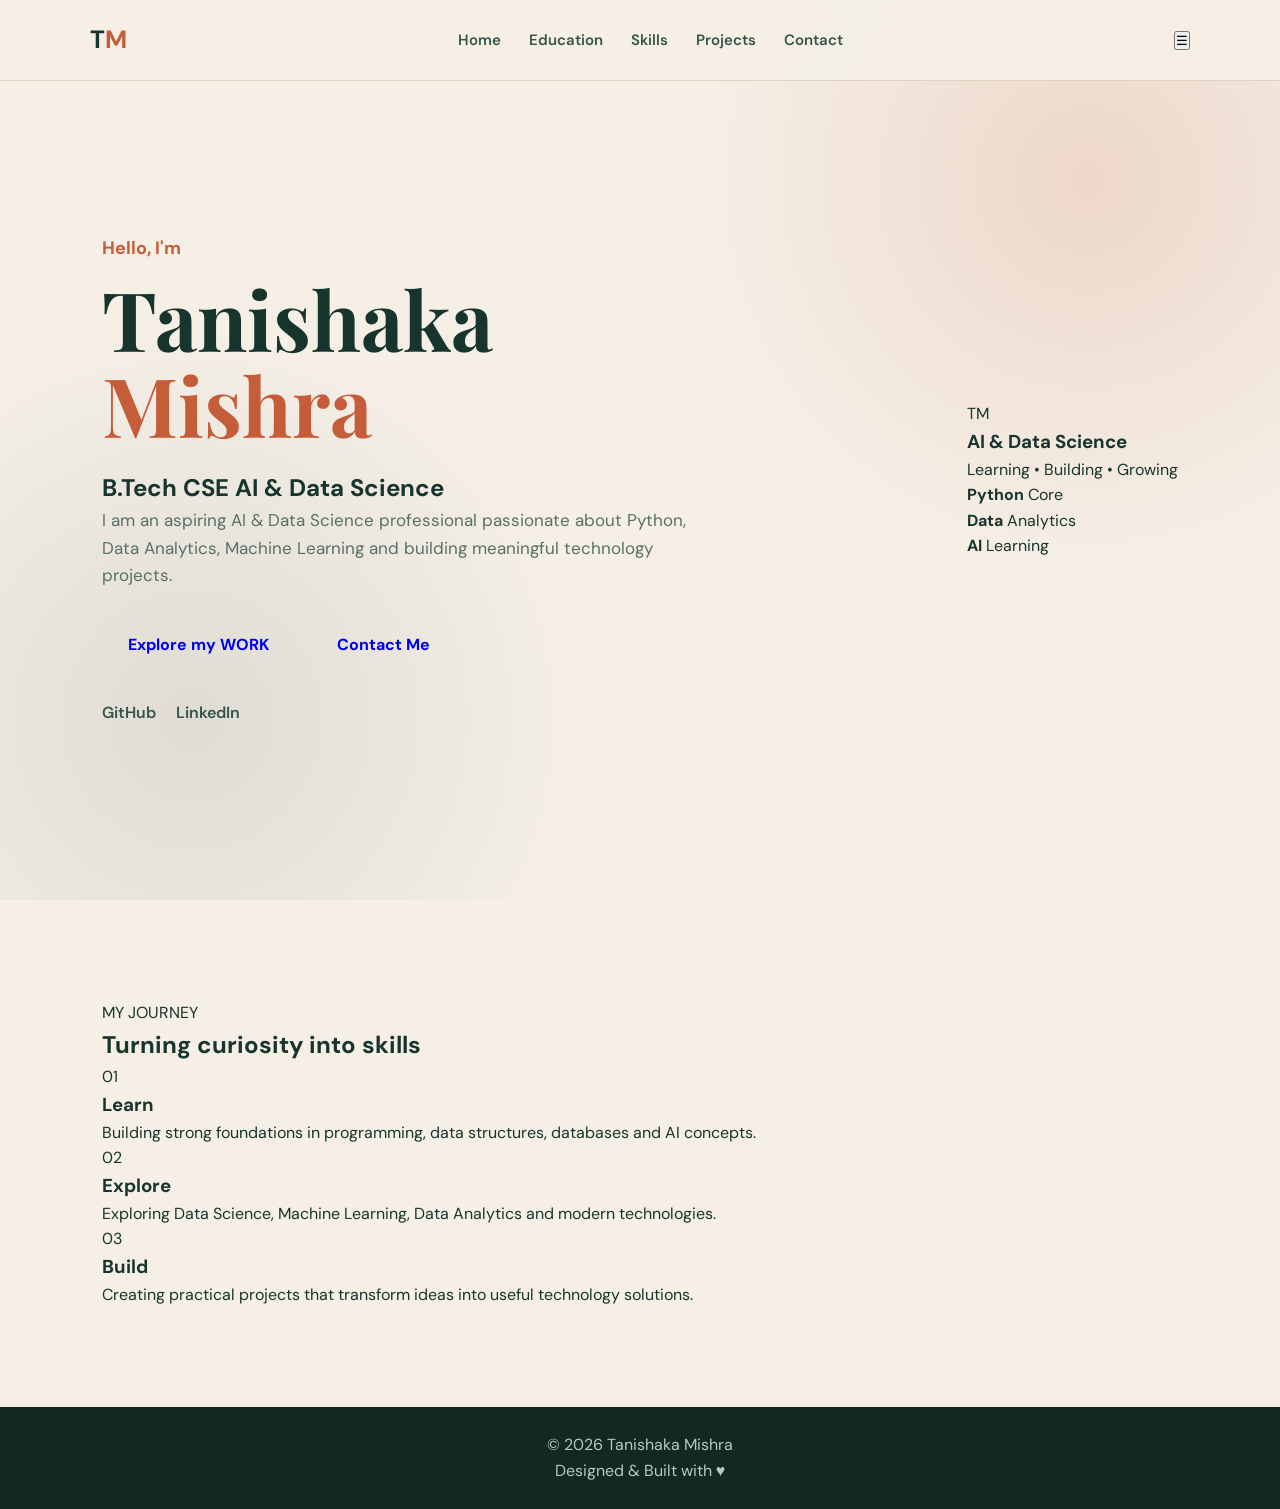
==== index.html @ aefbe029 "Add files via upload" ====
<!DOCTYPE html>
<html lang="en">
<head>
    <meta charset="UTF-8">
    <meta name="viewport" content="width=device-width, initial-scale=1.0">
    <title>Tanishaka Mishra | AI & Data Science Portfolio</title>
    <link rel="preconnect" href="https://fonts.googleapis.com">
    <link rel="preconnect" href="https://fonts.gstatic.com" crossorigin>
    <link
        href="https://fonts.googleapis.com/css2?family=Inter:wght@400;500;600;700;800&display=swap"
        rel="stylesheet">
    <link rel="stylesheet" href="style.css">
</head>

<body>

    <header class="navbar">

        <div class="logo">
            T<span>M</span>
        </div>

        <nav>
            <a href="index.html" class="active">Home</a>
            <a href="education.html">Education</a>
            <a href="skills.html">Skills</a>
            <a href="projects.html">Projects</a>
            <a href="contact.html">Contact</a>
        </nav>

        <button class="menu-btn" id="menuBtn">
            ☰
        </button>

    </header>

    <main>
        <section class="hero">

            <div class="hero-content">

                <p class="small-heading">
                   Hello, I'm
                </p>

                <h1>
                    Tanishaka
                    <span>Mishra</span>
                </h1>

                <h2>
                    B.Tech CSE
                    <span>AI & Data Science</span>
                </h2>

                <p class="hero-text">
                    I am an aspiring AI & Data Science professional
                    passionate about Python, Data Analytics,
                    Machine Learning and building meaningful
                    technology projects.
                </p>

                <div class="hero-buttons">
                    <a href="projects.html" class="btn primary-btn">
                        Explore my WORK
                    </a>
                    <a href="contact.html" class="btn secondary-btn">
                        Contact Me
                    </a>
                </div>

                <div class="social-links">
                    <a href="#" title="GitHub">
                        GitHub
                    </a>
                    <a href="#" title="LinkedIn">
                        LinkedIn
                    </a>
                </div>

            </div>

            <div class="hero-card">

                <div class="glow-circle"></div>

                <div class="profile-box">

                    <div class="profile-icon">
                        TM
                    </div>

                    <h3>
                        AI & Data Science
                    </h3>

                    <p>
                        Learning • Building • Growing
                    </p>

                    <div class="mini-stats">

                        <div>
                            <strong>Python</strong>
                            <span>Core</span>
                        </div>

                        <div>
                            <strong>Data</strong>
                            <span>Analytics</span>
                        </div>

                        <div>
                            <strong>AI</strong>
                            <span>Learning</span>
                        </div>

                    </div>

                </div>

            </div>

        </section>


        <section class="intro-section">

            <div class="section-heading">
                <p>MY JOURNEY</p>

                <h2>
                    Turning curiosity into
                    <span>skills</span>
                </h2>

            </div>

            <div class="intro-cards">

                <div class="intro-card">

                    <div class="card-number">
                        01
                    </div>

                    <h3>
                        Learn
                    </h3>

                    <p>
                        Building strong foundations in
                        programming, data structures,
                        databases and AI concepts.
                    </p>

                </div>

                <div class="intro-card">

                    <div class="card-number">
                        02
                    </div>

                    <h3>
                        Explore
                    </h3>

                    <p>
                        Exploring Data Science, Machine
                        Learning, Data Analytics and
                        modern technologies.
                    </p>

                </div>


                <div class="intro-card">

                    <div class="card-number">
                        03
                    </div>

                    <h3>
                        Build
                    </h3>

                    <p>
                        Creating practical projects that
                        transform ideas into useful
                        technology solutions.
                    </p>

                </div>

            </div>

        </section>

    </main>

    <footer>

        <p>
            © 2026 Tanishaka Mishra
        </p>

        <p>
            Designed & Built with
            <span>♥</span>
        </p>

    </footer>

    <script src="script.js"></script>
</body>

</html>
---- style.css ----
@import url('https://fonts.googleapis.com/css2?family=DM+Sans:wght@400;500;600;700&family=Playfair+Display:wght@600;700&display=swap');

* {
    margin: 0;
    padding: 0;
    box-sizing: border-box;
    scroll-behavior: smooth;
}

body {
    font-family: 'DM Sans', sans-serif;
    background: #f5efe6;
    color: #18352d;
    line-height: 1.6;
}

/* NAVBAR */

.navbar {
    width: 100%;
    padding: 20px 7%;

    display: flex;
    justify-content: space-between;
    align-items: center;

    background: rgba(245, 239, 230, 0.92);
    backdrop-filter: blur(12px);

    position: fixed;
    top: 0;
    left: 0;
    z-index: 1000;

    border-bottom: 1px solid #ded2c2;
}

.logo {
    font-size: 25px;
    font-weight: 700;
    color: #18352d;
}

.logo span {
    color: #c65d3a;
}

.navbar nav {
    display: flex;
    gap: 28px;
}

.navbar nav a {
    color: #34554a;
    text-decoration: none;
    font-size: 15px;
    font-weight: 600;

    transition: 0.3s;
}

.navbar nav a:hover {
    color: #c65d3a;
}

/* HERO */

.hero {
    min-height: 100vh;

    display: flex;
    align-items: center;
    justify-content: space-between;

    padding: 130px 8% 70px;

    background:
        radial-gradient(
            circle at 85% 20%,
            rgba(198, 93, 58, 0.16),
            transparent 30%
        ),
        radial-gradient(
            circle at 15% 80%,
            rgba(24, 53, 45, 0.10),
            transparent 30%
        ),
        #f5efe6;
}

.hero-content {
    max-width: 650px;
}

.hero-content .small-heading {
    color: #c65d3a;
    font-size: 18px;
    font-weight: 700;
    margin-bottom: 12px;
}

.hero-content h1 {
    font-family: 'Playfair Display', serif;

    font-size: clamp(45px, 7vw, 82px);

    line-height: 1.05;

    color: #18352d;

    margin-bottom: 22px;
}

.hero-content h1 span {
    color: #c65d3a;
}

.hero-content p {
    color: #587067;

    font-size: 17px;

    max-width: 600px;

    margin-bottom: 30px;
}


.btn {
    display: inline-block;

    padding: 13px 26px;

    border-radius: 8px;

    text-decoration: none;

    font-weight: 700;

    margin-right: 12px;

    transition: 0.3s;
}

.btn-primary {
    background: #18352d;

    color: #ffffff;

    box-shadow:
        0 10px 25px rgba(24, 53, 45, 0.18);
}

.btn-primary:hover {
    background: #c65d3a;

    transform: translateY(-3px);
}

.btn-outline {
    border: 1.5px solid #18352d;

    color: #18352d;

    background: transparent;
}

.btn-outline:hover {
    background: #18352d;

    color: white;
}

/* SOCIAL LINKS */

.social-links {
    display: flex;

    gap: 20px;

    margin-top: 30px;
}

.social-links a {
    color: #34554a;

    text-decoration: none;

    font-weight: 600;

    transition: 0.3s;
}

.social-links a:hover {
    color: #c65d3a;

    transform: translateY(-2px);
}


.hero-image {
    width: 350px;
    height: 350px;

    border-radius: 24px;

    display: flex;

    align-items: center;
    justify-content: center;

    background: #18352d;

    padding: 8px;

    transform: rotate(2deg);

    box-shadow:
        20px 20px 0px #c65d3a;

    transition: 0.4s;
}

.hero-image:hover {
    transform: rotate(0deg) translateY(-8px);
}

.hero-image img {
    width: 100%;
    height: 100%;

    object-fit: cover;

    border-radius: 18px;

    border: 4px solid #f5efe6;
}


section {
    padding: 100px 8%;
}

.section-title {
    text-align: center;

    margin-bottom: 50px;
}

.section-title h2 {
    font-family: 'Playfair Display', serif;

    font-size: 42px;

    color: #18352d;

    margin-bottom: 10px;
}

.section-title span {
    color: #c65d3a;
}

.section-title p {
    color: #6b8179;
}

/* EDUCATION */

.education-container {
    max-width: 900px;

    margin: auto;
}

.education-card {
    background: #fffaf3;

    border: 1px solid #ded2c2;

    padding: 26px;

    border-radius: 14px;

    margin-bottom: 20px;

    transition: 0.3s;
}

.education-card:hover {
    transform: translateY(-5px);

    border-color: #c65d3a;

    box-shadow:
        0 15px 35px rgba(24, 53, 45, 0.10);
}

.education-card h3 {
    color: #18352d;

    margin-bottom: 8px;
}

.education-card p {
    color: #60766e;
}

.skills-container {
    display: grid;

    grid-template-columns:
        repeat(auto-fit, minmax(180px, 1fr));

    gap: 20px;
}

.skill-card {
    padding: 26px;

    text-align: center;

    border-radius: 14px;

    background: #fffaf3;

    border: 1px solid #ded2c2;

    transition: 0.3s;
}

.skill-card:hover {
    transform: translateY(-7px);

    background: #18352d;

    color: white;

    border-color: #18352d;
}

.skill-card h3 {
    margin-bottom: 8px;
}

.skill-card p {
    color: #71857e;
}

.skill-card:hover p {
    color: #dfe8e3;
}


.projects-container {
    display: grid;

    grid-template-columns:
        repeat(auto-fit, minmax(280px, 1fr));

    gap: 25px;
}

.project-card {
    padding: 30px;

    border-radius: 16px;

    background: #fffaf3;

    border: 1px solid #ded2c2;

    transition: 0.3s;
}

.project-card:hover {
    transform: translateY(-8px);

    border-color: #c65d3a;

    box-shadow:
        0 20px 40px rgba(24, 53, 45, 0.12);
}

.project-card h3 {
    color: #18352d;

    margin-bottom: 12px;
}

.project-card p {
    color: #667b73;

    margin-bottom: 20px;
}

.project-card a {
    color: #c65d3a;

    text-decoration: none;

    font-weight: 700;
}



.contact {
    text-align: center;

    background: #18352d;

    color: white;
}

.contact h2 {
    color: white;
}

.contact p {
    color: #d6e0db;

    margin-bottom: 25px;
}

.contact a {
    color: #f0a889;
}


footer {
    padding: 25px 8%;

    text-align: center;

    background: #122921;

    color: #b9c8c1;
}


@media (max-width: 900px) {

    .hero {
        flex-direction: column-reverse;

        text-align: center;

        gap: 50px;

        padding-top: 140px;
    }

    .hero-content {
        max-width: 700px;
    }

    .hero-content p {
        margin-left: auto;

        margin-right: auto;
    }

    .social-links {
        justify-content: center;
    }

    .hero-image {
        width: 280px;

        height: 280px;
    }
}

@media (max-width: 650px) {

    .navbar {
        padding: 18px 5%;
    }

    .navbar nav {
        gap: 12px;
    }

    .navbar nav a {
        font-size: 12px;
    }

    section {
        padding: 75px 6%;
    }

    .hero {
        padding-left: 6%;

        padding-right: 6%;
    }

    .hero-content h1 {
        font-size: 48px;
    }

    .hero-content p {
        font-size: 15px;
    }

    .btn {
        margin-bottom: 12px;
    }
}
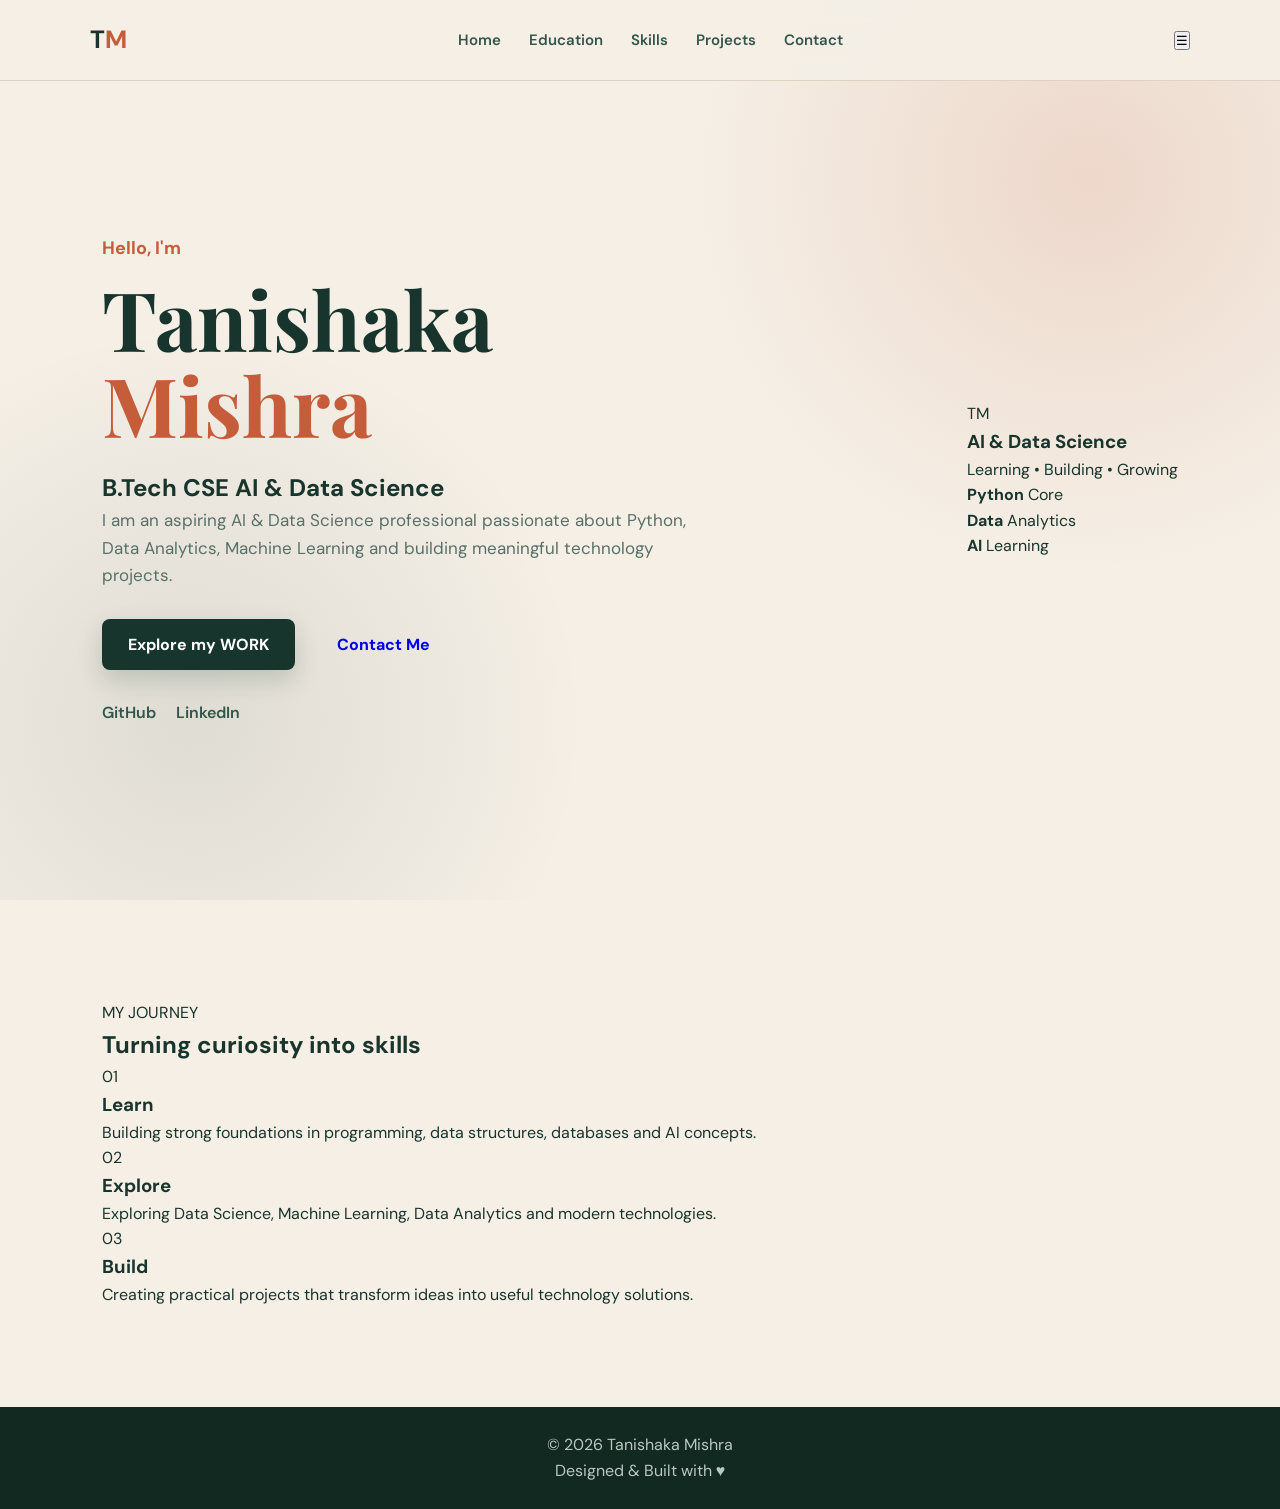
==== commit 4ac4ae55: "Update index.html" ====
--- a/index.html
+++ b/index.html
@@ -61,10 +61,10 @@
                 </p>
 
                 <div class="hero-buttons">
-                    <a href="projects.html" class="btn primary-btn">
+                    <a href="projects.html" class="btn btn-primary">
                         Explore my WORK
                     </a>
-                    <a href="contact.html" class="btn secondary-btn">
+                    <a href="contact.html" class="btn btn-secondary">
                         Contact Me
                     </a>
                 </div>
@@ -215,4 +215,4 @@
     <script src="script.js"></script>
 </body>
 
-</html>+</html>
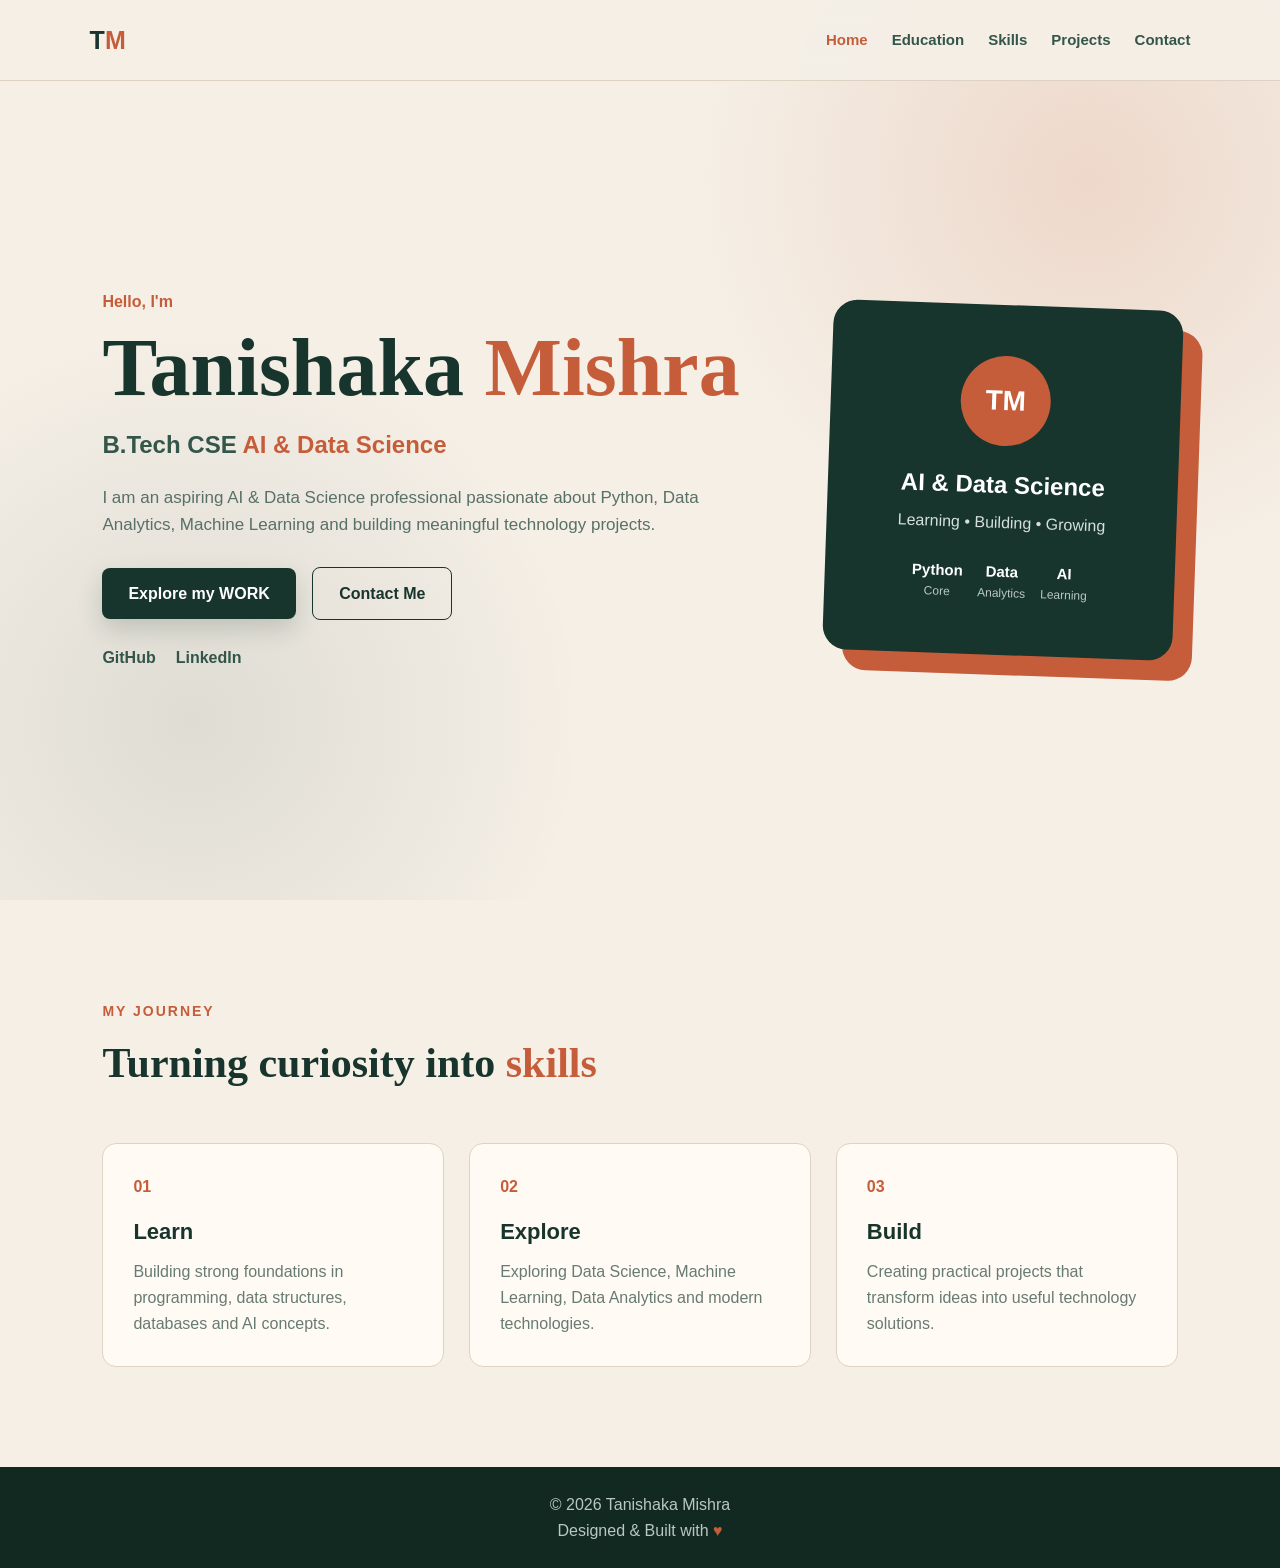
==== commit 76c086c0: "Update index.html" ====
--- a/index.html
+++ b/index.html
@@ -70,10 +70,10 @@
                 </div>
 
                 <div class="social-links">
-                    <a href="#" title="GitHub">
+                    <a href="https://github.com/tanishkamishra118/my-portfolio" title="GitHub">
                         GitHub
                     </a>
-                    <a href="#" title="LinkedIn">
+                    <a href="https://www.linkedin.com/in/tanishka-mishra-6960a6389" title="LinkedIn">
                         LinkedIn
                     </a>
                 </div>
--- a/style.css
+++ b/style.css
@@ -1,4 +1,10 @@
-@import url('https://fonts.googleapis.com/css2?family=DM+Sans:wght@400;500;600;700&family=Playfair+Display:wght@600;700&display=swap');
+/* =====================================================
+   TANISHAKA MISHRA - PORTFOLIO
+   CSS FILE - PART 1
+   ===================================================== */
+
+
+/* ================= GLOBAL ================= */
 
 * {
     margin: 0;
@@ -14,7 +20,8 @@
     line-height: 1.6;
 }
 
-/* NAVBAR */
+
+/* ================= NAVBAR ================= */
 
 .navbar {
     width: 100%;
@@ -30,10 +37,14 @@
     position: fixed;
     top: 0;
     left: 0;
+
     z-index: 1000;
 
     border-bottom: 1px solid #ded2c2;
 }
+
+
+/* Logo */
 
 .logo {
     font-size: 25px;
@@ -45,25 +56,60 @@
     color: #c65d3a;
 }
 
+
+/* Navigation */
+
 .navbar nav {
     display: flex;
-    gap: 28px;
+    align-items: center;
+    gap: 24px;
+    flex-wrap: nowrap;
 }
 
 .navbar nav a {
     color: #34554a;
     text-decoration: none;
+
     font-size: 15px;
     font-weight: 600;
 
+    white-space: nowrap;
+
     transition: 0.3s;
 }
 
+
+/* Navigation Hover */
+
 .navbar nav a:hover {
     color: #c65d3a;
 }
 
-/* HERO */
+
+/* Active Page */
+
+.navbar nav a.active {
+    color: #c65d3a;
+}
+
+
+/* ================= MOBILE MENU BUTTON ================= */
+
+.menu-btn {
+    display: none;
+
+    background: none;
+    border: none;
+
+    font-size: 28px;
+
+    color: #18352d;
+
+    cursor: pointer;
+}
+
+
+/* ================= HERO ================= */
 
 .hero {
     min-height: 100vh;
@@ -71,6 +117,8 @@
     display: flex;
     align-items: center;
     justify-content: space-between;
+
+    gap: 60px;
 
     padding: 130px 8% 70px;
 
@@ -80,24 +128,37 @@
             rgba(198, 93, 58, 0.16),
             transparent 30%
         ),
+
         radial-gradient(
             circle at 15% 80%,
             rgba(24, 53, 45, 0.10),
             transparent 30%
         ),
+
         #f5efe6;
 }
+
+
+/* Hero Content */
 
 .hero-content {
     max-width: 650px;
 }
 
+
+/* Small Heading */
+
 .hero-content .small-heading {
     color: #c65d3a;
-    font-size: 18px;
+
+    font-size: 16px;
     font-weight: 700;
-    margin-bottom: 12px;
-}
+
+    margin-bottom: 10px;
+}
+
+
+/* Main Heading */
 
 .hero-content h1 {
     font-family: 'Playfair Display', serif;
@@ -108,12 +169,33 @@
 
     color: #18352d;
 
-    margin-bottom: 22px;
-}
+    margin-bottom: 15px;
+}
+
+
+/* Highlighted Name */
 
 .hero-content h1 span {
     color: #c65d3a;
 }
+
+
+/* Degree */
+
+.hero-content h2 {
+    font-size: 24px;
+
+    color: #34554a;
+
+    margin-bottom: 20px;
+}
+
+.hero-content h2 span {
+    color: #c65d3a;
+}
+
+
+/* Description */
 
 .hero-content p {
     color: #587067;
@@ -122,9 +204,11 @@
 
     max-width: 600px;
 
-    margin-bottom: 30px;
-}
-
+    margin-bottom: 28px;
+}
+
+
+/* ================= BUTTONS ================= */
 
 .btn {
     display: inline-block;
@@ -142,21 +226,31 @@
     transition: 0.3s;
 }
 
+
+/* Primary Button */
+
 .btn-primary {
     background: #18352d;
 
-    color: #ffffff;
+    color: white;
 
     box-shadow:
         0 10px 25px rgba(24, 53, 45, 0.18);
 }
 
+
+/* Primary Button Hover */
+
 .btn-primary:hover {
     background: #c65d3a;
 
     transform: translateY(-3px);
 }
 
+
+/* Secondary Button */
+
+.btn-secondary,
 .btn-outline {
     border: 1.5px solid #18352d;
 
@@ -165,20 +259,25 @@
     background: transparent;
 }
 
+
+/* Secondary Button Hover */
+
+.btn-secondary:hover,
 .btn-outline:hover {
     background: #18352d;
 
     color: white;
 }
 
-/* SOCIAL LINKS */
+
+/* ================= SOCIAL LINKS ================= */
 
 .social-links {
     display: flex;
 
     gap: 20px;
 
-    margin-top: 30px;
+    margin-top: 25px;
 }
 
 .social-links a {
@@ -198,56 +297,151 @@
 }
 
 
-.hero-image {
+/* ================= HERO CARD ================= */
+
+.hero-card {
     width: 350px;
     height: 350px;
 
     border-radius: 24px;
 
     display: flex;
-
     align-items: center;
     justify-content: center;
 
     background: #18352d;
 
+    color: white;
+
     padding: 8px;
 
     transform: rotate(2deg);
 
-    box-shadow:
-        20px 20px 0px #c65d3a;
+    box-shadow: 20px 20px 0px #c65d3a;
 
     transition: 0.4s;
-}
-
-.hero-image:hover {
+
+    flex-shrink: 0;
+}
+
+
+/* Hero Card Hover */
+
+.hero-card:hover {
     transform: rotate(0deg) translateY(-8px);
 }
 
-.hero-image img {
+
+/* Profile Box */
+
+.profile-box {
     width: 100%;
     height: 100%;
 
-    object-fit: cover;
-
-    border-radius: 18px;
-
-    border: 4px solid #f5efe6;
-}
-
+    display: flex;
+
+    flex-direction: column;
+
+    align-items: center;
+
+    justify-content: center;
+
+    text-align: center;
+}
+
+
+/* Profile Icon */
+
+.profile-icon {
+    width: 90px;
+    height: 90px;
+
+    border-radius: 50%;
+
+    display: flex;
+    align-items: center;
+    justify-content: center;
+
+    background: #c65d3a;
+
+    color: white;
+
+    font-size: 28px;
+    font-weight: 800;
+
+    margin-bottom: 20px;
+}
+
+
+/* Profile Heading */
+
+.profile-box h3 {
+    font-size: 24px;
+
+    margin-bottom: 5px;
+}
+
+.profile-box p {
+    color: #d6e0db;
+}
+
+
+/* ================= MINI STATS ================= */
+
+.mini-stats {
+    display: flex;
+
+    gap: 15px;
+
+    margin-top: 25px;
+}
+
+.mini-stats div {
+    display: flex;
+
+    flex-direction: column;
+
+    align-items: center;
+}
+
+.mini-stats strong {
+    font-size: 15px;
+}
+
+.mini-stats span {
+    font-size: 12px;
+
+    color: #b9c8c1;
+}
+
+
+/* ================= SECTIONS ================= */
 
 section {
     padding: 100px 8%;
 }
 
-.section-title {
-    text-align: center;
-
-    margin-bottom: 50px;
-}
-
-.section-title h2 {
+
+/* Section Heading */
+
+.section-heading {
+    margin-bottom: 45px;
+}
+
+.section-heading p {
+    color: #c65d3a;
+
+    font-size: 14px;
+
+    font-weight: 700;
+
+    letter-spacing: 2px;
+
+    margin-bottom: 8px;
+}
+
+.section-heading h2,
+.section-heading h1 {
     font-family: 'Playfair Display', serif;
 
     font-size: 42px;
@@ -257,21 +451,68 @@
     margin-bottom: 10px;
 }
 
-.section-title span {
-    color: #c65d3a;
-}
-
-.section-title p {
+.section-heading h2 span,
+.section-heading h1 span {
+    color: #c65d3a;
+}
+
+.section-description {
     color: #6b8179;
 }
 
-/* EDUCATION */
-
-.education-container {
-    max-width: 900px;
-
-    margin: auto;
-}
+
+/* ================= INTRO CARDS ================= */
+
+.intro-cards {
+    display: grid;
+
+    grid-template-columns:
+        repeat(auto-fit, minmax(220px, 1fr));
+
+    gap: 25px;
+}
+
+.intro-card {
+    background: #fffaf3;
+
+    border: 1px solid #ded2c2;
+
+    padding: 30px;
+
+    border-radius: 14px;
+
+    transition: 0.3s;
+}
+
+.intro-card:hover {
+    transform: translateY(-7px);
+
+    border-color: #c65d3a;
+
+    box-shadow:
+        0 15px 35px rgba(24, 53, 45, 0.10);
+}
+
+.card-number {
+    color: #c65d3a;
+
+    font-weight: 800;
+
+    margin-bottom: 15px;
+}
+
+.intro-card h3 {
+    color: #18352d;
+
+    font-size: 22px;
+
+    margin-bottom: 10px;
+}
+
+.intro-card p {
+    color: #667b73;
+}
+/* ================= EDUCATION ================= */
 
 .education-card {
     background: #fffaf3;
@@ -296,6 +537,7 @@
         0 15px 35px rgba(24, 53, 45, 0.10);
 }
 
+.education-card h2,
 .education-card h3 {
     color: #18352d;
 
@@ -303,8 +545,47 @@
 }
 
 .education-card p {
-    color: #60766e;
-}
+    color: #667b73;
+}
+
+.education-year {
+    color: #c65d3a;
+
+    font-weight: 700;
+
+    margin-bottom: 10px;
+}
+
+.education-description {
+    margin-top: 12px;
+}
+
+.education-tags {
+    display: flex;
+
+    flex-wrap: wrap;
+
+    gap: 8px;
+
+    margin-top: 18px;
+}
+
+.education-tags span {
+    background: #e9dfd2;
+
+    color: #34554a;
+
+    padding: 6px 10px;
+
+    border-radius: 6px;
+
+    font-size: 12px;
+
+    font-weight: 600;
+}
+
+
+/* ================= SKILLS ================= */
 
 .skills-container {
     display: grid;
@@ -352,6 +633,8 @@
 }
 
 
+/* ================= PROJECTS ================= */
+
 .projects-container {
     display: grid;
 
@@ -382,27 +665,132 @@
         0 20px 40px rgba(24, 53, 45, 0.12);
 }
 
+.project-number {
+    color: #c65d3a;
+
+    font-weight: 800;
+
+    margin-bottom: 12px;
+}
+
+.project-type {
+    color: #c65d3a;
+
+    font-size: 13px;
+
+    font-weight: 700;
+
+    letter-spacing: 1.5px;
+
+    margin-bottom: 8px;
+}
+
+.project-card h2,
 .project-card h3 {
     color: #18352d;
 
     margin-bottom: 12px;
 }
 
+.project-description,
 .project-card p {
     color: #667b73;
-
-    margin-bottom: 20px;
-}
-
-.project-card a {
-    color: #c65d3a;
+}
+
+
+/* Technologies */
+
+.technologies {
+    display: flex;
+
+    flex-wrap: wrap;
+
+    gap: 8px;
+
+    margin: 20px 0;
+}
+
+.technologies span {
+    background: #e9dfd2;
+
+    color: #34554a;
+
+    padding: 6px 10px;
+
+    border-radius: 6px;
+
+    font-size: 12px;
+
+    font-weight: 600;
+}
+
+
+/* Project Features */
+
+.project-features {
+    margin-top: 20px;
+}
+
+.project-features ul {
+    padding-left: 20px;
+
+    color: #667b73;
+}
+
+
+/* Project Buttons */
+
+.project-buttons {
+    display: flex;
+
+    flex-wrap: wrap;
+
+    gap: 12px;
+
+    margin-top: 25px;
+}
+
+.project-btn,
+.github-btn {
+    display: inline-block;
+
+    padding: 10px 18px;
+
+    border-radius: 7px;
 
     text-decoration: none;
 
     font-weight: 700;
-}
-
-
+
+    transition: 0.3s;
+}
+
+.project-btn {
+    background: #18352d;
+
+    color: white;
+}
+
+.project-btn:hover {
+    background: #c65d3a;
+
+    transform: translateY(-2px);
+}
+
+.github-btn {
+    border: 1px solid #18352d;
+
+    color: #18352d;
+}
+
+.github-btn:hover {
+    background: #18352d;
+
+    color: white;
+}
+
+
+/* ================= CONTACT ================= */
 
 .contact {
     text-align: center;
@@ -427,6 +815,56 @@
 }
 
 
+/* Contact Form */
+
+.contact-form-box {
+    max-width: 700px;
+
+    margin: 30px auto 0;
+}
+
+.contact-form-box input,
+.contact-form-box textarea {
+    width: 100%;
+
+    padding: 13px 15px;
+
+    margin-bottom: 15px;
+
+    border: 1px solid #ded2c2;
+
+    border-radius: 8px;
+
+    font-family: inherit;
+
+    outline: none;
+}
+
+.contact-form-box input:focus,
+.contact-form-box textarea:focus {
+    border-color: #c65d3a;
+}
+
+.submit-btn {
+    border: none;
+
+    cursor: pointer;
+}
+
+
+/* Form Message */
+
+.form-message {
+    margin-top: 15px;
+
+    color: #f0a889 !important;
+
+    font-weight: 600;
+}
+
+
+/* ================= FOOTER ================= */
+
 footer {
     padding: 25px 8%;
 
@@ -437,8 +875,121 @@
     color: #b9c8c1;
 }
 
+footer span {
+    color: #c65d3a;
+}
+
+
+/* ================= EDUCATION TIMELINE ================= */
+
+.education-timeline {
+    display: flex;
+
+    flex-direction: column;
+
+    gap: 25px;
+}
+
+.education-item {
+    display: grid;
+
+    grid-template-columns: 60px 1fr;
+
+    gap: 20px;
+
+    align-items: start;
+}
+
+.timeline-dot {
+    color: #c65d3a;
+
+    font-size: 18px;
+
+    font-weight: 800;
+
+    padding-top: 20px;
+}
+
+
+/* ================= LEARNING FOCUS ================= */
+
+.learning-focus {
+    margin-top: 45px;
+
+    padding: 30px;
+
+    background: #18352d;
+
+    border-radius: 16px;
+
+    color: white;
+}
+
+.learning-focus h2 {
+    font-family: 'Playfair Display', serif;
+
+    font-size: 32px;
+
+    margin: 8px 0 12px;
+}
+
+.learning-focus h2 span {
+    color: #f0a889;
+}
+
+.learning-focus p {
+    color: #d6e0db;
+}
+
+.focus-label {
+    color: #f0a889 !important;
+
+    font-size: 13px;
+
+    font-weight: 700;
+
+    letter-spacing: 2px;
+}
+
+
+/* ================= SCROLL REVEAL ================= */
+
+/*
+   Cards are visible by default.
+   JavaScript can add .reveal for animation.
+*/
+
+.intro-card,
+.education-item,
+.education-card,
+.skill-card,
+.project-card,
+.contact-form-box {
+    opacity: 1;
+
+    transform: translateY(0);
+
+    transition: 0.6s ease;
+}
+
+.reveal {
+    opacity: 1;
+
+    transform: translateY(0);
+}
+
+
+/* ================= TABLET ================= */
 
 @media (max-width: 900px) {
+
+    .navbar nav {
+        gap: 18px;
+    }
+
+    .navbar nav a {
+        font-size: 14px;
+    }
 
     .hero {
         flex-direction: column-reverse;
@@ -456,7 +1007,6 @@
 
     .hero-content p {
         margin-left: auto;
-
         margin-right: auto;
     }
 
@@ -464,46 +1014,151 @@
         justify-content: center;
     }
 
-    .hero-image {
+    .hero-card {
         width: 280px;
-
         height: 280px;
     }
 }
 
+
+/* ================= MOBILE ================= */
+
 @media (max-width: 650px) {
+
+    /* Navbar */
 
     .navbar {
         padding: 18px 5%;
     }
 
+
+    /* Menu Button */
+
+    .menu-btn {
+        display: block;
+    }
+
+
+    /* Navigation Hidden Initially */
+
     .navbar nav {
-        gap: 12px;
-    }
+        display: none;
+
+        position: absolute;
+
+        top: 100%;
+        left: 0;
+
+        width: 100%;
+
+        flex-direction: column;
+
+        gap: 0;
+
+        background: #f5efe6;
+
+        padding: 15px 6%;
+
+        border-bottom: 1px solid #ded2c2;
+    }
+
+
+    /* Navigation Visible After JS */
+
+    .navbar nav.show {
+        display: flex;
+    }
+
 
     .navbar nav a {
-        font-size: 12px;
-    }
+        font-size: 14px;
+
+        padding: 12px 0;
+    }
+
+
+    /* Sections */
 
     section {
         padding: 75px 6%;
     }
 
+
+    /* Hero */
+
     .hero {
         padding-left: 6%;
 
         padding-right: 6%;
     }
 
+
     .hero-content h1 {
         font-size: 48px;
     }
 
+
+    .hero-content h2 {
+        font-size: 20px;
+    }
+
+
     .hero-content p {
         font-size: 15px;
     }
 
+
+    /* Buttons */
+
     .btn {
         margin-bottom: 12px;
     }
-}+
+
+    /* Hero Card */
+
+    .hero-card {
+        width: 260px;
+
+        height: 260px;
+
+        box-shadow: 14px 14px 0px #c65d3a;
+    }
+
+
+    /* Section Heading */
+
+    .section-heading h2,
+    .section-heading h1 {
+        font-size: 34px;
+    }
+
+
+    /* Education */
+
+    .education-item {
+        grid-template-columns: 1fr;
+    }
+
+    .timeline-dot {
+        padding-top: 0;
+    }
+
+
+    /* Learning Focus */
+
+    .learning-focus {
+        padding: 22px;
+    }
+
+    .learning-focus h2 {
+        font-size: 26px;
+    }
+
+
+    /* Mini Stats */
+
+    .mini-stats {
+        gap: 10px;
+    }
+}
